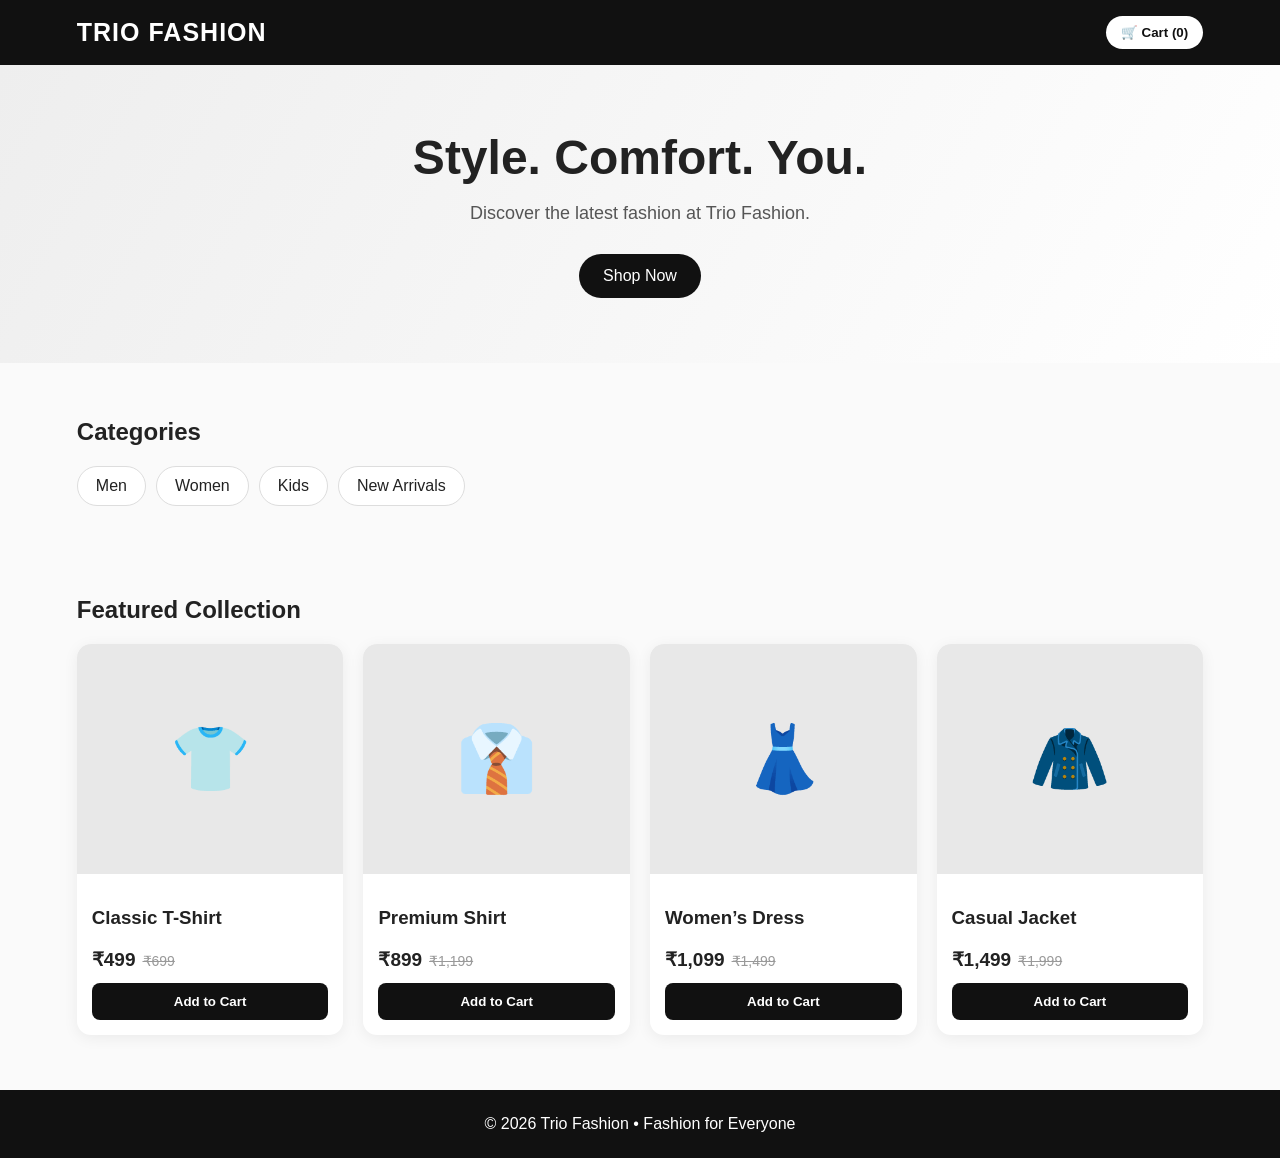
==== index.html @ 91bd7412 "Rename Index.html to index.html" ====
<!DOCTYPE html>
<html lang="en">
<head>
<meta charset="UTF-8">
<meta name="viewport" content="width=device-width, initial-scale=1.0">
<title>Trio Fashion</title>
<style>
*{box-sizing:border-box}body{margin:0;font-family:Arial,sans-serif;color:#222;background:#fafafa}
header{background:#111;color:#fff;padding:16px 6%;display:flex;justify-content:space-between;align-items:center;position:sticky;top:0;z-index:5}
.logo{font-size:25px;font-weight:800;letter-spacing:1px}.cart{background:#fff;color:#111;border:0;border-radius:20px;padding:9px 15px;font-weight:700}
.hero{padding:65px 6%;background:linear-gradient(120deg,#eee,#fff);text-align:center}
.hero h1{font-size:48px;margin:0 0 10px}.hero p{font-size:18px;color:#555}.shop{display:inline-block;background:#111;color:white;padding:13px 24px;border-radius:25px;text-decoration:none;margin-top:12px}
section{padding:35px 6%}.cats{display:flex;gap:10px;flex-wrap:wrap}.cat{padding:10px 18px;border:1px solid #ddd;border-radius:20px;background:white}
.products{display:grid;grid-template-columns:repeat(auto-fit,minmax(210px,1fr));gap:20px}.product{background:white;border-radius:14px;overflow:hidden;box-shadow:0 3px 15px #00000010}.pic{height:230px;background:#e8e8e8;display:flex;align-items:center;justify-content:center;font-size:65px}.info{padding:15px}.price{font-weight:800;font-size:19px}.old{text-decoration:line-through;color:#999;font-size:14px;margin-left:7px}.add{width:100%;margin-top:12px;padding:11px;border:0;border-radius:8px;background:#111;color:white;font-weight:700}
footer{background:#111;color:#fff;text-align:center;padding:25px;margin-top:20px}
@media(max-width:600px){.hero h1{font-size:36px}}
</style>
</head>
<body>
<header><div class="logo">TRIO FASHION</div><button class="cart" onclick="showCart()">🛒 Cart (<span id="count">0</span>)</button></header>
<div class="hero"><h1>Style. Comfort. You.</h1><p>Discover the latest fashion at Trio Fashion.</p><a class="shop" href="#products">Shop Now</a></div>
<section><h2>Categories</h2><div class="cats"><div class="cat">Men</div><div class="cat">Women</div><div class="cat">Kids</div><div class="cat">New Arrivals</div></div></section>
<section id="products"><h2>Featured Collection</h2><div class="products">
<div class="product"><div class="pic">👕</div><div class="info"><h3>Classic T-Shirt</h3><span class="price">₹499</span><span class="old">₹699</span><button class="add" onclick="add()">Add to Cart</button></div></div>
<div class="product"><div class="pic">👔</div><div class="info"><h3>Premium Shirt</h3><span class="price">₹899</span><span class="old">₹1,199</span><button class="add" onclick="add()">Add to Cart</button></div></div>
<div class="product"><div class="pic">👗</div><div class="info"><h3>Women’s Dress</h3><span class="price">₹1,099</span><span class="old">₹1,499</span><button class="add" onclick="add()">Add to Cart</button></div></div>
<div class="product"><div class="pic">🧥</div><div class="info"><h3>Casual Jacket</h3><span class="price">₹1,499</span><span class="old">₹1,999</span><button class="add" onclick="add()">Add to Cart</button></div></div>
</div></section>
<footer>© 2026 Trio Fashion • Fashion for Everyone</footer>
<script>
let count=0;function add(){count++;document.getElementById("count").textContent=count;alert("Product added to cart!")}
function showCart(){alert("Your cart has "+count+" item(s).")}
</script>
</body>
</html>
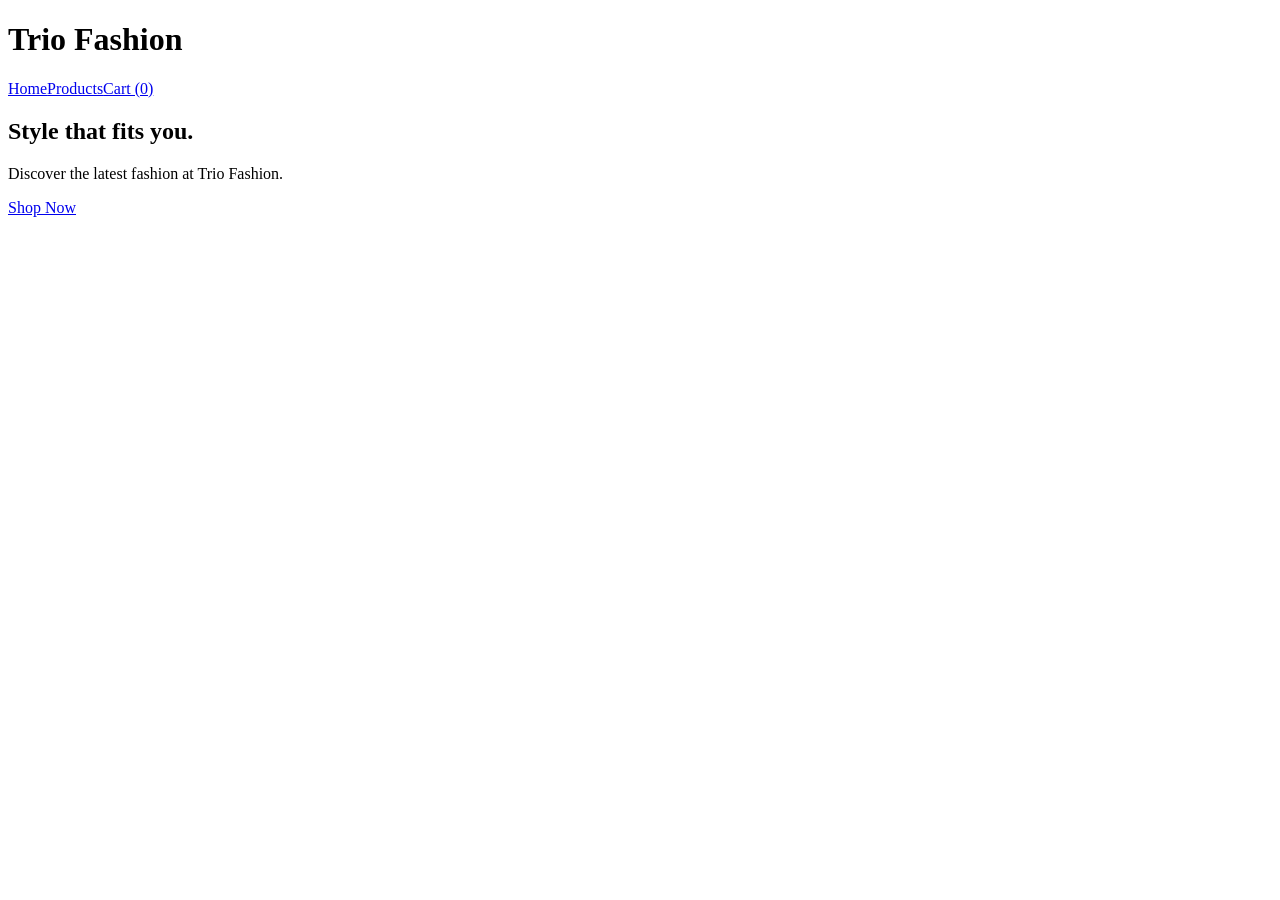
==== commit ddfaf0d5: "Add files via upload" ====
--- a/index.html
+++ b/index.html
@@ -1,35 +1,7 @@
-<!DOCTYPE html>
-<html lang="en">
-<head>
-<meta charset="UTF-8">
-<meta name="viewport" content="width=device-width, initial-scale=1.0">
-<title>Trio Fashion</title>
-<style>
-*{box-sizing:border-box}body{margin:0;font-family:Arial,sans-serif;color:#222;background:#fafafa}
-header{background:#111;color:#fff;padding:16px 6%;display:flex;justify-content:space-between;align-items:center;position:sticky;top:0;z-index:5}
-.logo{font-size:25px;font-weight:800;letter-spacing:1px}.cart{background:#fff;color:#111;border:0;border-radius:20px;padding:9px 15px;font-weight:700}
-.hero{padding:65px 6%;background:linear-gradient(120deg,#eee,#fff);text-align:center}
-.hero h1{font-size:48px;margin:0 0 10px}.hero p{font-size:18px;color:#555}.shop{display:inline-block;background:#111;color:white;padding:13px 24px;border-radius:25px;text-decoration:none;margin-top:12px}
-section{padding:35px 6%}.cats{display:flex;gap:10px;flex-wrap:wrap}.cat{padding:10px 18px;border:1px solid #ddd;border-radius:20px;background:white}
-.products{display:grid;grid-template-columns:repeat(auto-fit,minmax(210px,1fr));gap:20px}.product{background:white;border-radius:14px;overflow:hidden;box-shadow:0 3px 15px #00000010}.pic{height:230px;background:#e8e8e8;display:flex;align-items:center;justify-content:center;font-size:65px}.info{padding:15px}.price{font-weight:800;font-size:19px}.old{text-decoration:line-through;color:#999;font-size:14px;margin-left:7px}.add{width:100%;margin-top:12px;padding:11px;border:0;border-radius:8px;background:#111;color:white;font-weight:700}
-footer{background:#111;color:#fff;text-align:center;padding:25px;margin-top:20px}
-@media(max-width:600px){.hero h1{font-size:36px}}
-</style>
-</head>
+<!doctype html>
+<html lang="en"><head><meta charset="utf-8"><meta name="viewport" content="width=device-width,initial-scale=1">
+<title>Trio Fashion</title><link rel="stylesheet" href="css/style.css"></head>
 <body>
-<header><div class="logo">TRIO FASHION</div><button class="cart" onclick="showCart()">🛒 Cart (<span id="count">0</span>)</button></header>
-<div class="hero"><h1>Style. Comfort. You.</h1><p>Discover the latest fashion at Trio Fashion.</p><a class="shop" href="#products">Shop Now</a></div>
-<section><h2>Categories</h2><div class="cats"><div class="cat">Men</div><div class="cat">Women</div><div class="cat">Kids</div><div class="cat">New Arrivals</div></div></section>
-<section id="products"><h2>Featured Collection</h2><div class="products">
-<div class="product"><div class="pic">👕</div><div class="info"><h3>Classic T-Shirt</h3><span class="price">₹499</span><span class="old">₹699</span><button class="add" onclick="add()">Add to Cart</button></div></div>
-<div class="product"><div class="pic">👔</div><div class="info"><h3>Premium Shirt</h3><span class="price">₹899</span><span class="old">₹1,199</span><button class="add" onclick="add()">Add to Cart</button></div></div>
-<div class="product"><div class="pic">👗</div><div class="info"><h3>Women’s Dress</h3><span class="price">₹1,099</span><span class="old">₹1,499</span><button class="add" onclick="add()">Add to Cart</button></div></div>
-<div class="product"><div class="pic">🧥</div><div class="info"><h3>Casual Jacket</h3><span class="price">₹1,499</span><span class="old">₹1,999</span><button class="add" onclick="add()">Add to Cart</button></div></div>
-</div></section>
-<footer>© 2026 Trio Fashion • Fashion for Everyone</footer>
-<script>
-let count=0;function add(){count++;document.getElementById("count").textContent=count;alert("Product added to cart!")}
-function showCart(){alert("Your cart has "+count+" item(s).")}
-</script>
-</body>
-</html>
+<header><h1>Trio Fashion</h1><nav><a href="index.html">Home</a><a href="products.html">Products</a><a href="cart.html">Cart (<span id="cartCount">0</span>)</a></nav></header>
+<main class="hero"><h2>Style that fits you.</h2><p>Discover the latest fashion at Trio Fashion.</p><a class="btn" href="products.html">Shop Now</a></main>
+<script src="js/products.js"></script><script src="js/cart.js"></script></body></html>
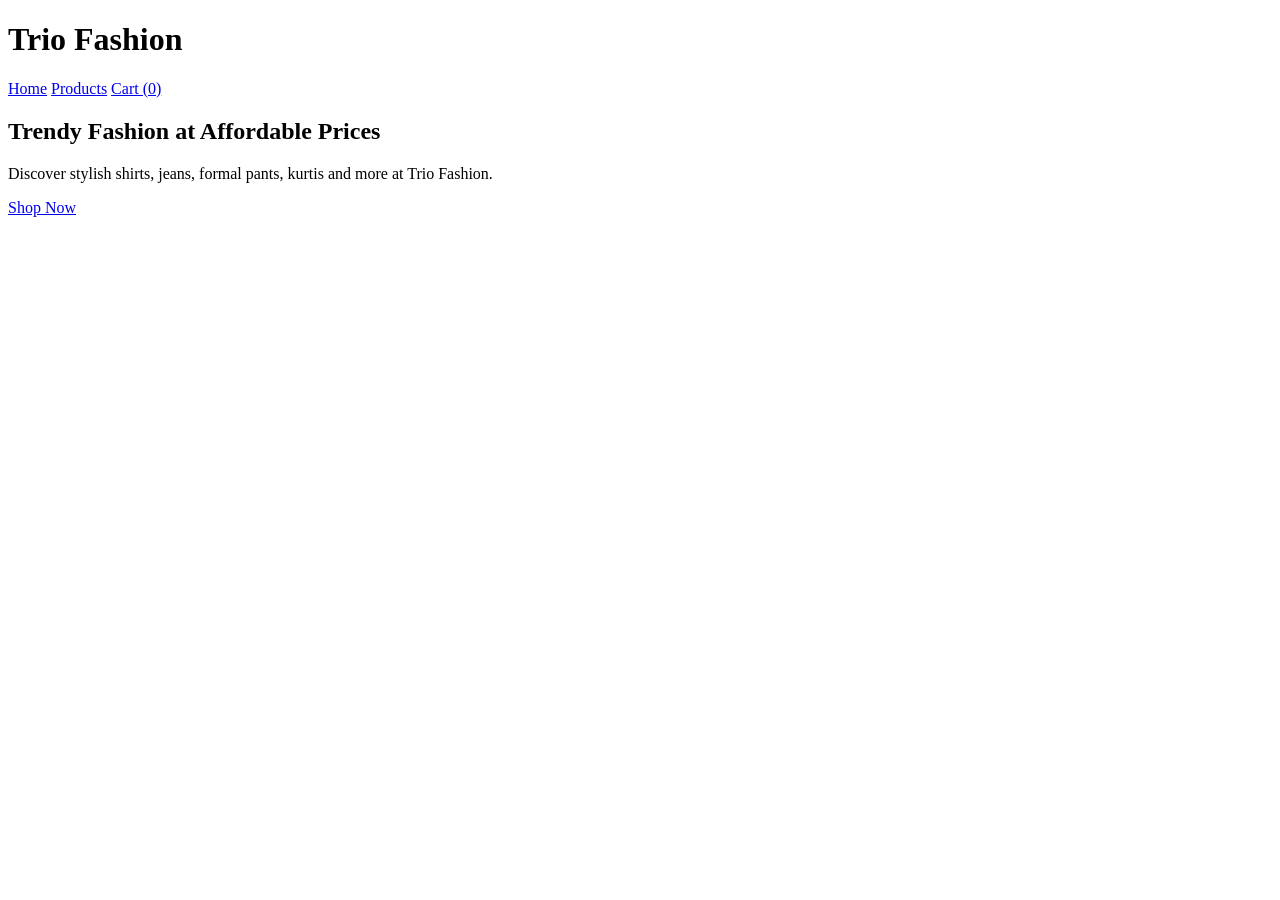
==== commit 21048ed9: "Enhance index.html with SEO meta tags and title Added meta tags for SEO and updated page title." ====
--- a/index.html
+++ b/index.html
@@ -1,7 +1,46 @@
 <!doctype html>
-<html lang="en"><head><meta charset="utf-8"><meta name="viewport" content="width=device-width,initial-scale=1">
-<title>Trio Fashion</title><link rel="stylesheet" href="css/style.css"></head>
+<html lang="en">
+<head>
+  <meta charset="utf-8">
+  <meta name="viewport" content="width=device-width, initial-scale=1">
+
+  <title>Trio Fashion | Stylish Clothes at Affordable Prices</title>
+
+  <meta name="description" content="Shop stylish shirts, jeans, formal pants, kurtis and more at Trio Fashion. Discover fashionable clothing at affordable prices.">
+
+  <meta name="keywords" content="Trio Fashion, fashion store, clothes, shirts, jeans, formal pants, kurtis, affordable fashion">
+
+  <meta name="robots" content="index, follow">
+
+  <link rel="canonical" href="https://sunilmaahimishra-del.github.io/Trio-fashion-/">
+
+  <link rel="stylesheet" href="css/style.css">
+</head>
+
 <body>
-<header><h1>Trio Fashion</h1><nav><a href="index.html">Home</a><a href="products.html">Products</a><a href="cart.html">Cart (<span id="cartCount">0</span>)</a></nav></header>
-<main class="hero"><h2>Style that fits you.</h2><p>Discover the latest fashion at Trio Fashion.</p><a class="btn" href="products.html">Shop Now</a></main>
-<script src="js/products.js"></script><script src="js/cart.js"></script></body></html>+
+<header>
+  <h1>Trio Fashion</h1>
+
+  <nav>
+    <a href="index.html">Home</a>
+    <a href="products.html">Products</a>
+    <a href="cart.html">Cart (<span id="cartCount">0</span>)</a>
+  </nav>
+</header>
+
+<main class="hero">
+  <h2>Trendy Fashion at Affordable Prices</h2>
+
+  <p>
+    Discover stylish shirts, jeans, formal pants, kurtis and more at Trio Fashion.
+  </p>
+
+  <a class="btn" href="products.html">Shop Now</a>
+</main>
+
+<script src="js/products.js"></script>
+<script src="js/cart.js"></script>
+
+</body>
+</html>
